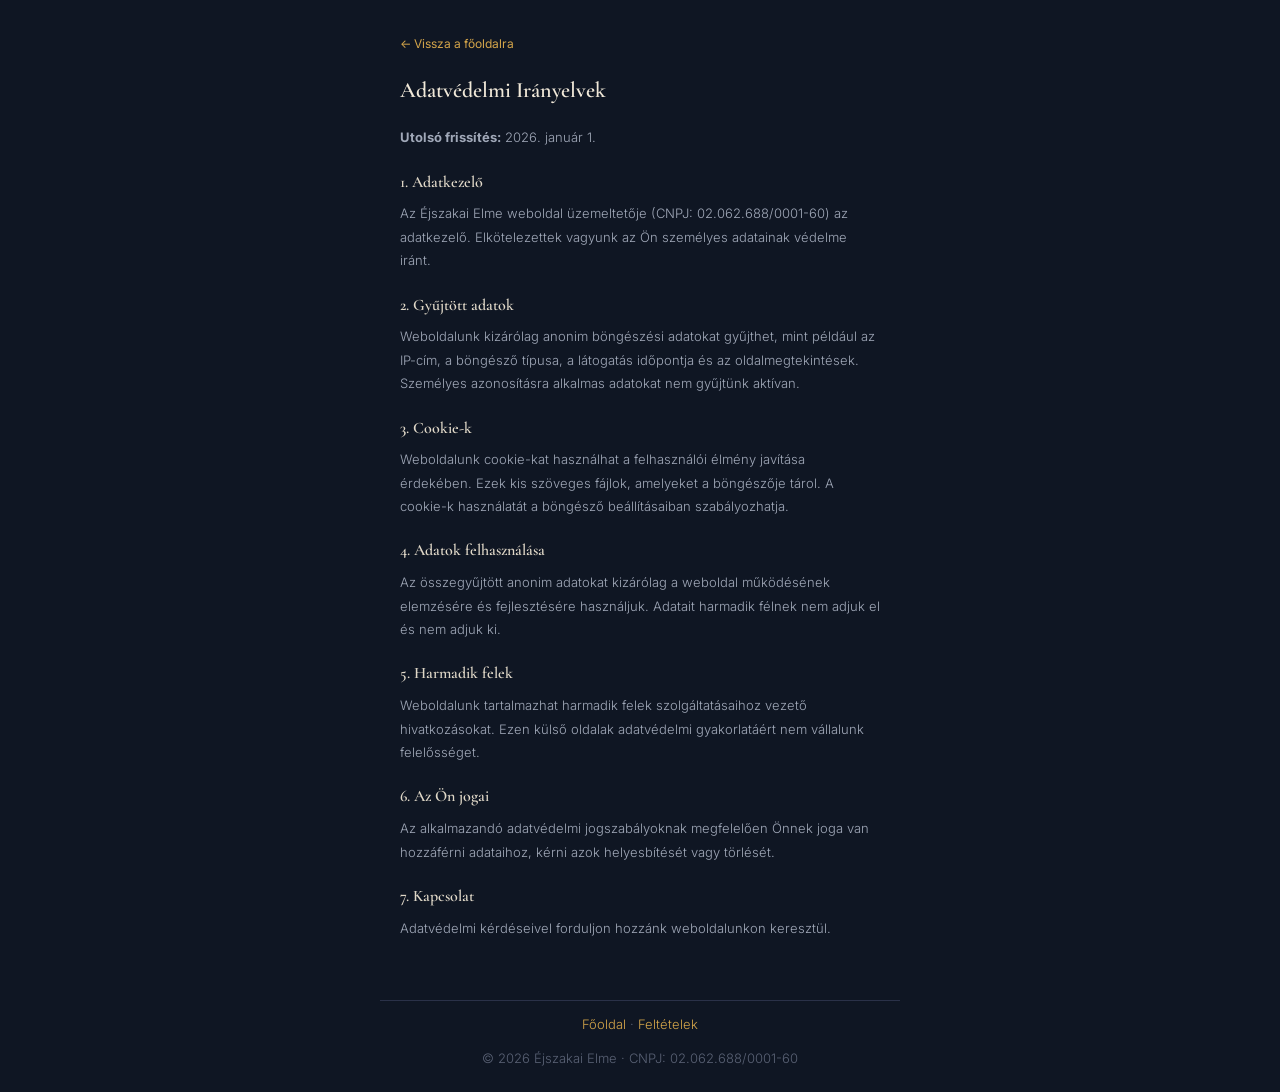
==== pre3/privacy.html @ 174fd7d2 "Add files via upload" ====
<!DOCTYPE html>
<html lang="hu">
<head>
<meta charset="UTF-8">
<meta name="viewport" content="width=device-width, initial-scale=1.0">
<title>Adatvédelmi Irányelvek — Éjszakai Elme</title>
<link rel="preconnect" href="https://fonts.googleapis.com">
<link rel="preconnect" href="https://fonts.gstatic.com" crossorigin>
<link href="https://fonts.googleapis.com/css2?family=Cormorant+Garamond:wght@400;600&family=Inter:wght@300;400&display=swap" rel="stylesheet">
<style>
*{margin:0;padding:0;box-sizing:border-box}
body{font-family:'Inter',sans-serif;background:#0f1623;color:#a0a8b8;line-height:1.8;font-size:14px;-webkit-font-smoothing:antialiased}
.w{max-width:520px;margin:0 auto;padding:30px 20px 50px}
h1{font-family:'Cormorant Garamond',serif;font-size:22px;color:#f0e8d8;margin-bottom:16px;font-weight:600}
h2{font-family:'Cormorant Garamond',serif;font-size:16px;color:#e0d8c8;margin:18px 0 6px;font-weight:600}
p{margin-bottom:10px;font-weight:300;font-size:13px}
a{color:#d4a54a;text-decoration:none}a:hover{text-decoration:underline}
.back{display:inline-block;margin-bottom:16px;font-size:12px;color:#d4a54a}
footer{max-width:520px;margin:0 auto;padding:12px 20px;text-align:center;font-size:7.5px;color:#5a6275;border-top:1px solid #2a3148}
</style>
</head>
<body>
<div class="w">
<a href="index.html" class="back">← Vissza a főoldalra</a>
<h1>Adatvédelmi Irányelvek</h1>
<p><strong>Utolsó frissítés:</strong> 2026. január 1.</p>

<h2>1. Adatkezelő</h2>
<p>Az Éjszakai Elme weboldal üzemeltetője (CNPJ: 02.062.688/0001-60) az adatkezelő. Elkötelezettek vagyunk az Ön személyes adatainak védelme iránt.</p>

<h2>2. Gyűjtött adatok</h2>
<p>Weboldalunk kizárólag anonim böngészési adatokat gyűjthet, mint például az IP-cím, a böngésző típusa, a látogatás időpontja és az oldalmegtekintések. Személyes azonosításra alkalmas adatokat nem gyűjtünk aktívan.</p>

<h2>3. Cookie-k</h2>
<p>Weboldalunk cookie-kat használhat a felhasználói élmény javítása érdekében. Ezek kis szöveges fájlok, amelyeket a böngészője tárol. A cookie-k használatát a böngésző beállításaiban szabályozhatja.</p>

<h2>4. Adatok felhasználása</h2>
<p>Az összegyűjtött anonim adatokat kizárólag a weboldal működésének elemzésére és fejlesztésére használjuk. Adatait harmadik félnek nem adjuk el és nem adjuk ki.</p>

<h2>5. Harmadik felek</h2>
<p>Weboldalunk tartalmazhat harmadik felek szolgáltatásaihoz vezető hivatkozásokat. Ezen külső oldalak adatvédelmi gyakorlatáért nem vállalunk felelősséget.</p>

<h2>6. Az Ön jogai</h2>
<p>Az alkalmazandó adatvédelmi jogszabályoknak megfelelően Önnek joga van hozzáférni adataihoz, kérni azok helyesbítését vagy törlését.</p>

<h2>7. Kapcsolat</h2>
<p>Adatvédelmi kérdéseivel forduljon hozzánk weboldalunkon keresztül.</p>
</div>
<footer>
<p><a href="index.html">Főoldal</a> · <a href="terms.html">Feltételek</a></p>
<p style="margin-top:2px">© 2026 Éjszakai Elme · CNPJ: 02.062.688/0001-60</p>
</footer>
</body>
</html>
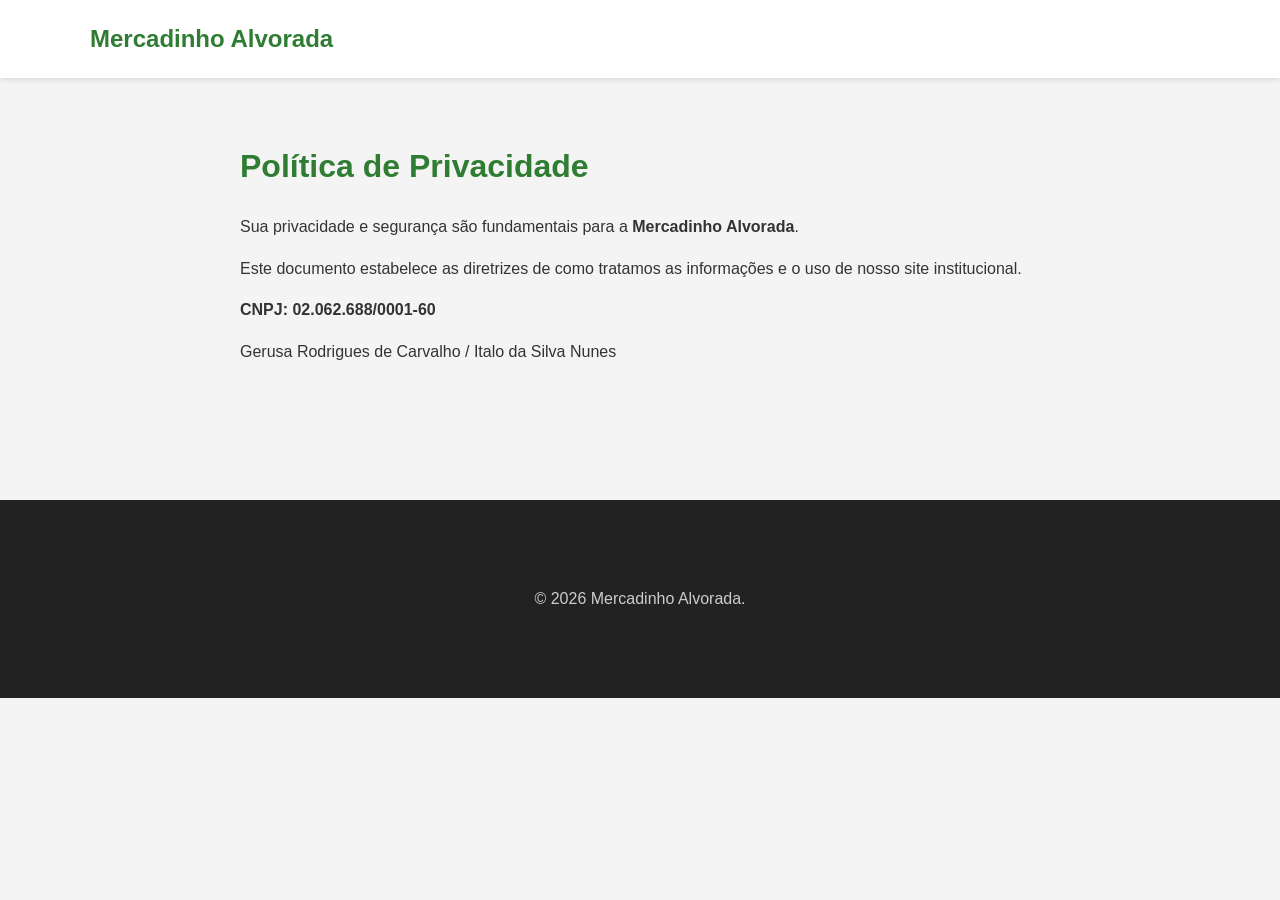
==== commit dc14c438: "Add files via upload" ====
--- a/pre3/privacy.html
+++ b/pre3/privacy.html
@@ -1,54 +1,21 @@
 <!DOCTYPE html>
-<html lang="hu">
+<html lang="pt-br">
 <head>
-<meta charset="UTF-8">
-<meta name="viewport" content="width=device-width, initial-scale=1.0">
-<title>Adatvédelmi Irányelvek — Éjszakai Elme</title>
-<link rel="preconnect" href="https://fonts.googleapis.com">
-<link rel="preconnect" href="https://fonts.gstatic.com" crossorigin>
-<link href="https://fonts.googleapis.com/css2?family=Cormorant+Garamond:wght@400;600&family=Inter:wght@300;400&display=swap" rel="stylesheet">
-<style>
-*{margin:0;padding:0;box-sizing:border-box}
-body{font-family:'Inter',sans-serif;background:#0f1623;color:#a0a8b8;line-height:1.8;font-size:14px;-webkit-font-smoothing:antialiased}
-.w{max-width:520px;margin:0 auto;padding:30px 20px 50px}
-h1{font-family:'Cormorant Garamond',serif;font-size:22px;color:#f0e8d8;margin-bottom:16px;font-weight:600}
-h2{font-family:'Cormorant Garamond',serif;font-size:16px;color:#e0d8c8;margin:18px 0 6px;font-weight:600}
-p{margin-bottom:10px;font-weight:300;font-size:13px}
-a{color:#d4a54a;text-decoration:none}a:hover{text-decoration:underline}
-.back{display:inline-block;margin-bottom:16px;font-size:12px;color:#d4a54a}
-footer{max-width:520px;margin:0 auto;padding:12px 20px;text-align:center;font-size:7.5px;color:#5a6275;border-top:1px solid #2a3148}
-</style>
+    <meta charset="UTF-8">
+    <meta name="viewport" content="width=device-width, initial-scale=1.0">
+    <title>Política de Privacidade - Mercadinho Alvorada</title>
+    <link rel="stylesheet" href="css/style.css">
+    <style>.legal { padding: 120px 0; max-width: 800px; margin: 0 auto; } h1 { color: #2e7d32; }</style>
 </head>
 <body>
-<div class="w">
-<a href="index.html" class="back">← Vissza a főoldalra</a>
-<h1>Adatvédelmi Irányelvek</h1>
-<p><strong>Utolsó frissítés:</strong> 2026. január 1.</p>
-
-<h2>1. Adatkezelő</h2>
-<p>Az Éjszakai Elme weboldal üzemeltetője (CNPJ: 02.062.688/0001-60) az adatkezelő. Elkötelezettek vagyunk az Ön személyes adatainak védelme iránt.</p>
-
-<h2>2. Gyűjtött adatok</h2>
-<p>Weboldalunk kizárólag anonim böngészési adatokat gyűjthet, mint például az IP-cím, a böngésző típusa, a látogatás időpontja és az oldalmegtekintések. Személyes azonosításra alkalmas adatokat nem gyűjtünk aktívan.</p>
-
-<h2>3. Cookie-k</h2>
-<p>Weboldalunk cookie-kat használhat a felhasználói élmény javítása érdekében. Ezek kis szöveges fájlok, amelyeket a böngészője tárol. A cookie-k használatát a böngésző beállításaiban szabályozhatja.</p>
-
-<h2>4. Adatok felhasználása</h2>
-<p>Az összegyűjtött anonim adatokat kizárólag a weboldal működésének elemzésére és fejlesztésére használjuk. Adatait harmadik félnek nem adjuk el és nem adjuk ki.</p>
-
-<h2>5. Harmadik felek</h2>
-<p>Weboldalunk tartalmazhat harmadik felek szolgáltatásaihoz vezető hivatkozásokat. Ezen külső oldalak adatvédelmi gyakorlatáért nem vállalunk felelősséget.</p>
-
-<h2>6. Az Ön jogai</h2>
-<p>Az alkalmazandó adatvédelmi jogszabályoknak megfelelően Önnek joga van hozzáférni adataihoz, kérni azok helyesbítését vagy törlését.</p>
-
-<h2>7. Kapcsolat</h2>
-<p>Adatvédelmi kérdéseivel forduljon hozzánk weboldalunkon keresztül.</p>
-</div>
-<footer>
-<p><a href="index.html">Főoldal</a> · <a href="terms.html">Feltételek</a></p>
-<p style="margin-top:2px">© 2026 Éjszakai Elme · CNPJ: 02.062.688/0001-60</p>
-</footer>
+    <header><nav><div class="container"><a href="index.html" class="logo">Mercadinho Alvorada</a></div></nav></header>
+    <div class="container legal">
+        <h1>Política de Privacidade</h1>
+        <p>Sua privacidade e segurança são fundamentais para a <strong>Mercadinho Alvorada</strong>.</p>
+        <p>Este documento estabelece as diretrizes de como tratamos as informações e o uso de nosso site institucional.</p>
+        <p><strong>CNPJ: 02.062.688/0001-60</strong></p>
+        <p>Gerusa Rodrigues de Carvalho / Italo da Silva Nunes</p>
+    </div>
+    <footer><div class="container"><p>&copy; 2026 Mercadinho Alvorada.</p></div></footer>
 </body>
-</html>
+</html>
--- a/pre3/css/style.css
+++ b/pre3/css/style.css
@@ -0,0 +1,27 @@
+body { font-family: 'Montserrat', sans-serif; margin: 0; padding: 0; color: #333; line-height: 1.6; background-color: #f4f4f4; }
+.container { width: 90%; max-width: 1100px; margin: 0 auto; padding: 20px 0; }
+header { background: #fff; box-shadow: 0 2px 5px rgba(0,0,0,0.1); position: fixed; width: 100%; top: 0; z-index: 1000; }
+header .container { display: flex; justify-content: space-between; align-items: center; }
+.logo { font-size: 1.5em; font-weight: 700; color: #2e7d32; text-decoration: none; }
+.nav-links { list-style: none; display: flex; margin: 0; padding: 0; }
+.nav-links li { margin-left: 20px; }
+.nav-links a { text-decoration: none; color: #555; font-weight: 600; font-size: 0.9em; text-transform: uppercase; }
+.hero { background: linear-gradient(rgba(0,0,0,0.6), rgba(0,0,0,0.6)), url('../images/hero.jpg') no-repeat center center/cover; height: 70vh; display: flex; align-items: center; justify-content: center; text-align: center; color: #fff; margin-top: 60px; }
+.hero h1 { font-size: 3.5em; margin-bottom: 10px; }
+.hero p { font-size: 1.2em; margin-bottom: 30px; }
+.btn { background: #2e7d32; color: #fff; padding: 12px 30px; text-decoration: none; border-radius: 5px; font-weight: 600; display: inline-block; }
+.about { padding: 80px 0; background: #fff; }
+.about-content { display: flex; align-items: center; gap: 50px; }
+.about-text { flex: 1; }
+.about-text h2 { color: #2e7d32; font-size: 2.5em; margin-bottom: 20px; }
+.about-image { flex: 1; }
+.about-image img { border-radius: 10px; box-shadow: 0 10px 20px rgba(0,0,0,0.1); }
+.specialties { padding: 80px 0; text-align: center; }
+.specialties h2 { font-size: 2.5em; margin-bottom: 40px; color: #2e7d32; }
+.grid { display: grid; grid-template-columns: repeat(auto-fit, minmax(300px, 1fr)); gap: 30px; }
+.card { background: #fff; padding: 20px; border-radius: 10px; box-shadow: 0 5px 15px rgba(0,0,0,0.05); }
+.card img { border-radius: 5px; margin-bottom: 20px; }
+footer { background: #222; color: #ccc; text-align: center; padding: 50px 0; }
+.footer-links a { color: #2e7d32; text-decoration: none; margin: 0 10px; }
+.clickable-image { cursor: pointer; }
+@media (max-width: 768px) { .about-content { flex-direction: column; } .hero h1 { font-size: 2.5em; } .nav-links { display: none; } }
